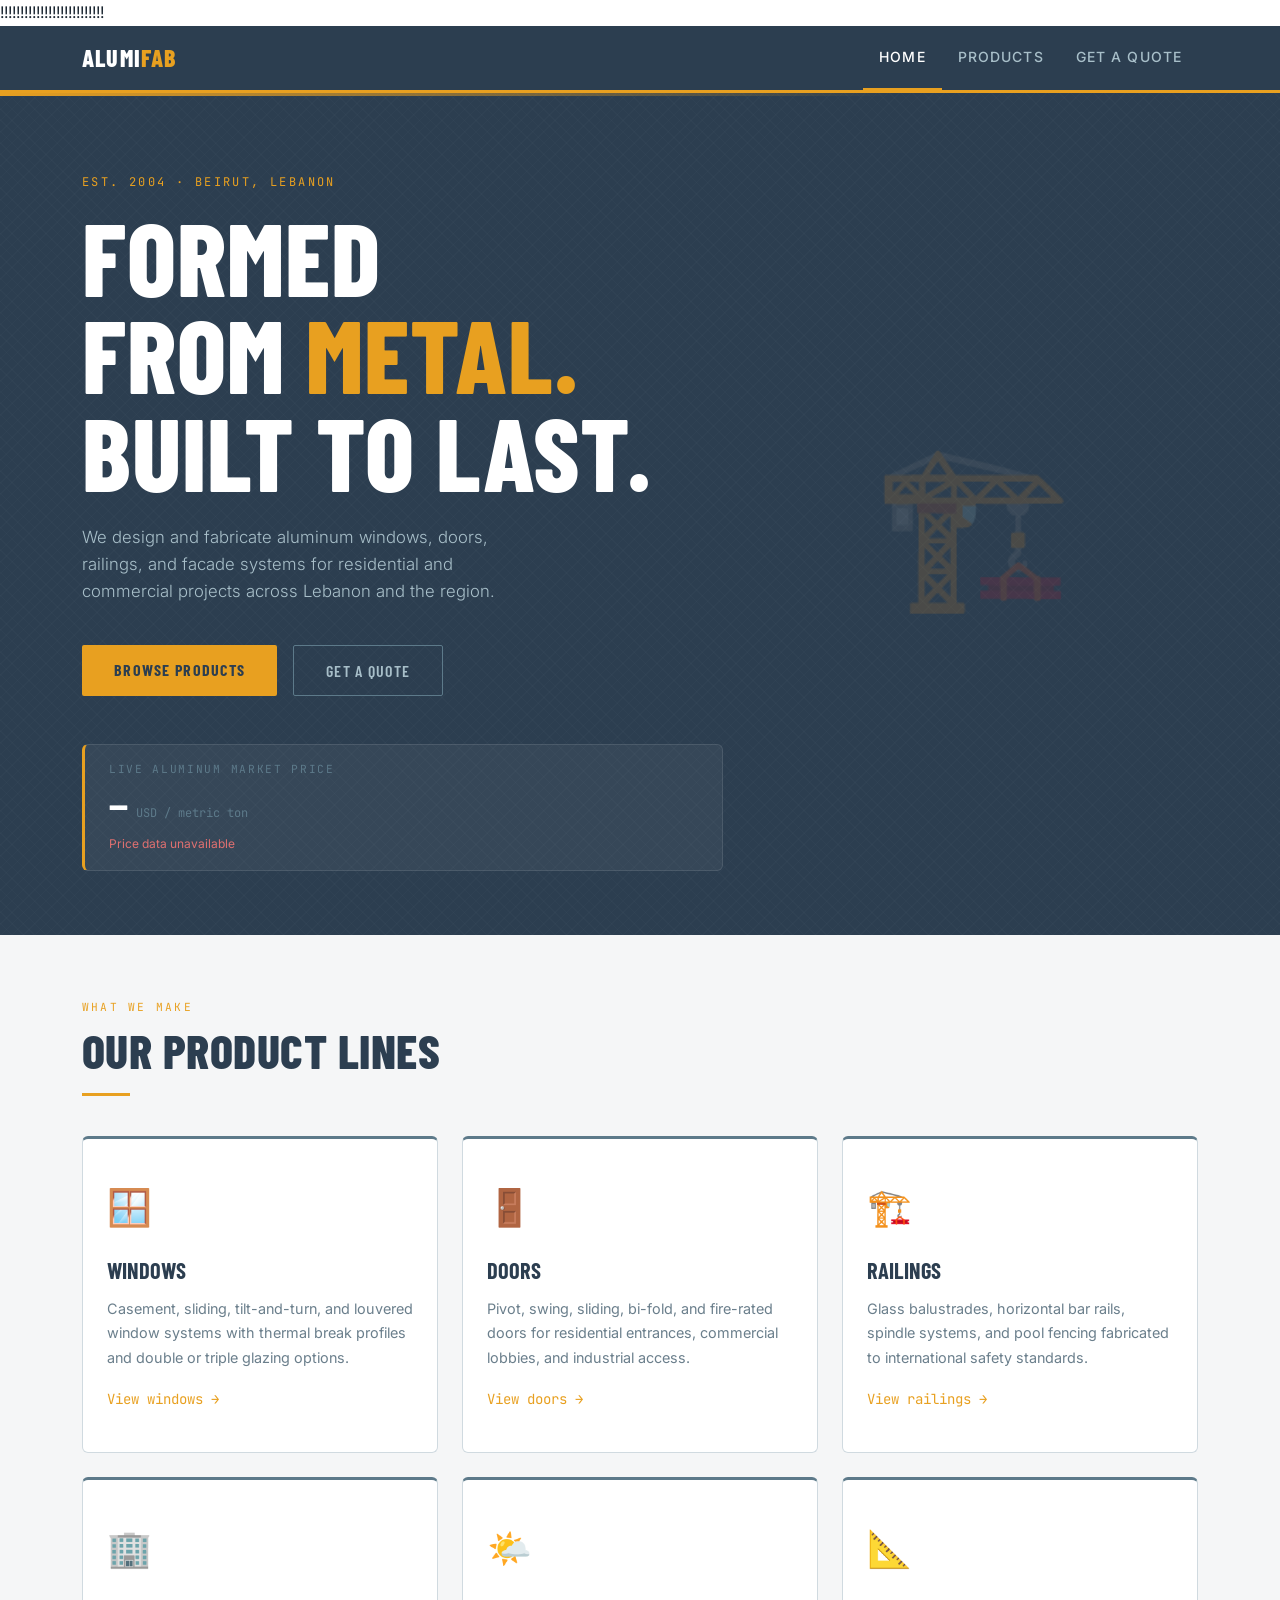
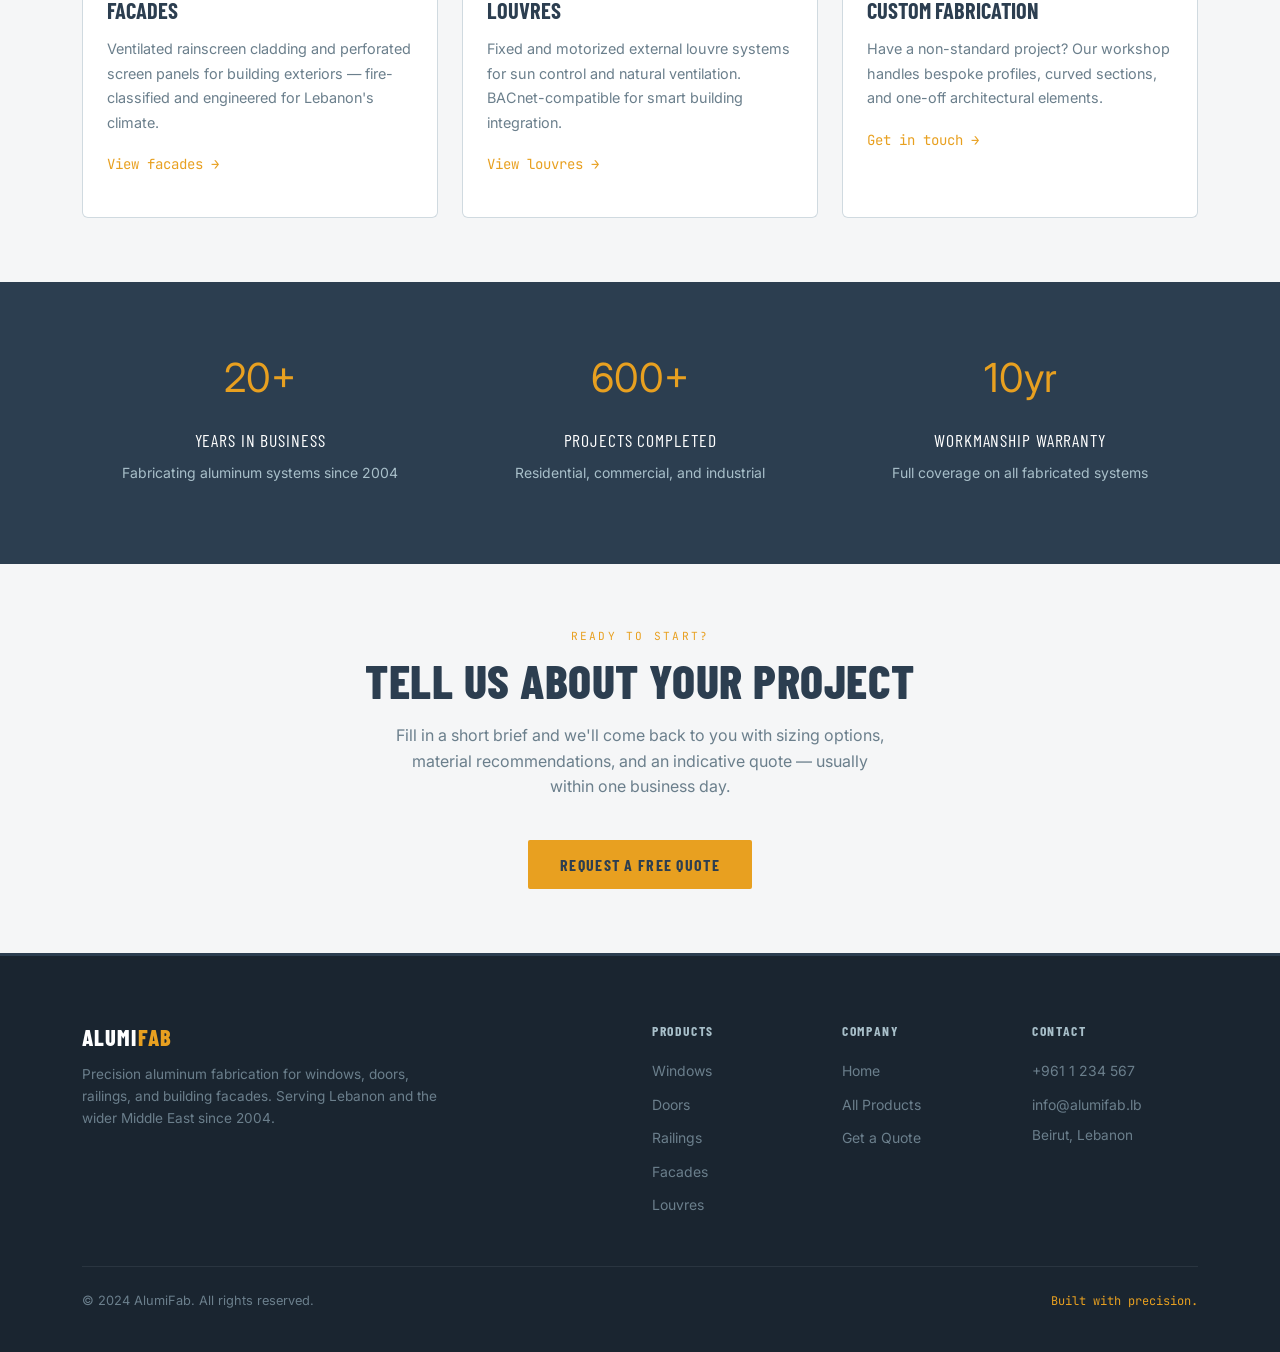
==== index.html @ c07e7835 "Initial commit" ====
<!DOCTYPE html>
<html lang="en">
<head>
  <meta charset="UTF-8" />
  <meta name="viewport" content="width=device-width, initial-scale=1.0" />
  <meta name="description" content="AlumiFab — Precision aluminum windows, doors, railings and facades fabricated in Lebanon." />
  <title>AlumiFab — Precision Aluminum Fabrication</title>

  <!-- Bootstrap 5 -->
  <link href="https://cdn.jsdelivr.net/npm/bootstrap@5.3.3/dist/css/bootstrap.min.css" rel="stylesheet" />
  <!-- Custom styles -->
  <link rel="stylesheet" href="css/style.css" />

  <!-- API key -->
  <script>window.APININJA_KEY = 'm97LbnFuSlxVGVZK5X6vLHvsb64s4Cg65OkSD3vW';</script>!!!!!!!!!!!!!!!!!!!!!!!!!!
</head>
<body data-page="home">

  <!-- ======================================================
       NAVIGATION
  ====================================================== -->
  <nav class="navbar navbar-expand-lg site-nav sticky-top">
    <div class="container">
      <a class="navbar-brand" href="index.html">Alumi<span>Fab</span></a>
      <button class="navbar-toggler" type="button" data-bs-toggle="collapse" data-bs-target="#mainNav" aria-label="Toggle navigation">
        <span class="navbar-toggler-icon"></span>
      </button>
      <div class="collapse navbar-collapse" id="mainNav">
        <ul class="navbar-nav ms-auto">
          <li class="nav-item"><a class="nav-link active" href="index.html">Home</a></li>
          <li class="nav-item"><a class="nav-link" href="products.html">Products</a></li>
          <li class="nav-item"><a class="nav-link" href="contact.html">Get a Quote</a></li>
        </ul>
      </div>
    </div>
  </nav>

  <main>

    <!-- ======================================================
         HERO
    ====================================================== -->
    <section class="hero">
      <div class="container">
        <div class="row align-items-center">
          <div class="col-lg-7">
            <p class="hero-eyebrow">Est. 2004 · Beirut, Lebanon</p>
            <h1 class="hero-title">Formed<br>from <em>metal.</em><br>Built to last.</h1>
            <p class="hero-body">
              We design and fabricate aluminum windows, doors, railings, and facade systems
              for residential and commercial projects across Lebanon and the region.
            </p>
            <div class="d-flex flex-wrap gap-3">
              <a href="products.html" class="btn-primary-custom">Browse Products</a>
              <a href="contact.html" class="btn-outline-custom">Get a Quote</a>
            </div>

            <!-- Live price widget -->
            <div class="price-widget mt-5" id="price-widget">
              <div class="price-widget__label">Live Aluminum Market Price</div>
              <div>
                <span class="price-widget__value">—</span>
                <span class="price-widget__unit">USD / metric ton</span>
              </div>
              <div class="price-widget__status loading">Loading market data…</div>
            </div>
          </div>

          <div class="col-lg-5 d-none d-lg-flex justify-content-center align-items-center">
            <div style="font-size:10rem; opacity:0.15; user-select:none;">🏗️</div>
          </div>
        </div>
      </div>
    </section>

    <!-- ======================================================
         SERVICES
    ====================================================== -->
    <section class="services-section">
      <div class="container">
        <span class="section-label">What we make</span>
        <h2 class="section-title">Our Product Lines</h2>
        <div class="section-divider"></div>

        <div class="row g-4">
          <div class="col-sm-6 col-lg-4">
            <div class="service-card">
              <div class="service-card__icon">🪟</div>
              <div class="service-card__title">Windows</div>
              <p class="service-card__body">Casement, sliding, tilt-and-turn, and louvered window systems with thermal break profiles and double or triple glazing options.</p>
              <a href="products.html?category=windows" class="text-spark small mono">View windows →</a>
            </div>
          </div>

          <div class="col-sm-6 col-lg-4">
            <div class="service-card">
              <div class="service-card__icon">🚪</div>
              <div class="service-card__title">Doors</div>
              <p class="service-card__body">Pivot, swing, sliding, bi-fold, and fire-rated doors for residential entrances, commercial lobbies, and industrial access.</p>
              <a href="products.html?category=doors" class="text-spark small mono">View doors →</a>
            </div>
          </div>

          <div class="col-sm-6 col-lg-4">
            <div class="service-card">
              <div class="service-card__icon">🏗️</div>
              <div class="service-card__title">Railings</div>
              <p class="service-card__body">Glass balustrades, horizontal bar rails, spindle systems, and pool fencing fabricated to international safety standards.</p>
              <a href="products.html?category=railings" class="text-spark small mono">View railings →</a>
            </div>
          </div>

          <div class="col-sm-6 col-lg-4">
            <div class="service-card">
              <div class="service-card__icon">🏢</div>
              <div class="service-card__title">Facades</div>
              <p class="service-card__body">Ventilated rainscreen cladding and perforated screen panels for building exteriors — fire-classified and engineered for Lebanon's climate.</p>
              <a href="products.html?category=facades" class="text-spark small mono">View facades →</a>
            </div>
          </div>

          <div class="col-sm-6 col-lg-4">
            <div class="service-card">
              <div class="service-card__icon">🌤️</div>
              <div class="service-card__title">Louvres</div>
              <p class="service-card__body">Fixed and motorized external louvre systems for sun control and natural ventilation. BACnet-compatible for smart building integration.</p>
              <a href="products.html?category=louvers" class="text-spark small mono">View louvres →</a>
            </div>
          </div>

          <div class="col-sm-6 col-lg-4">
            <div class="service-card">
              <div class="service-card__icon">📐</div>
              <div class="service-card__title">Custom Fabrication</div>
              <p class="service-card__body">Have a non-standard project? Our workshop handles bespoke profiles, curved sections, and one-off architectural elements.</p>
              <a href="contact.html" class="text-spark small mono">Get in touch →</a>
            </div>
          </div>
        </div>
      </div>
    </section>

    <!-- ======================================================
         WHY US — 3 key differentiators
    ====================================================== -->
    <section style="padding: var(--sp-2xl) 0; background: var(--col-steel);">
      <div class="container">
        <div class="row g-4 text-center">
          <div class="col-md-4">
            <div style="font-size:2.5rem; color: var(--col-spark); margin-bottom:1rem;">20+</div>
            <div style="font-family: var(--font-display); font-size:1.1rem; color:var(--col-white); text-transform:uppercase; letter-spacing:0.05em;">Years in business</div>
            <p style="color:var(--col-sheen); font-size:0.875rem; margin-top:0.5rem;">Fabricating aluminum systems since 2004</p>
          </div>
          <div class="col-md-4">
            <div style="font-size:2.5rem; color: var(--col-spark); margin-bottom:1rem;">600+</div>
            <div style="font-family: var(--font-display); font-size:1.1rem; color:var(--col-white); text-transform:uppercase; letter-spacing:0.05em;">Projects completed</div>
            <p style="color:var(--col-sheen); font-size:0.875rem; margin-top:0.5rem;">Residential, commercial, and industrial</p>
          </div>
          <div class="col-md-4">
            <div style="font-size:2.5rem; color: var(--col-spark); margin-bottom:1rem;">10yr</div>
            <div style="font-family: var(--font-display); font-size:1.1rem; color:var(--col-white); text-transform:uppercase; letter-spacing:0.05em;">Workmanship warranty</div>
            <p style="color:var(--col-sheen); font-size:0.875rem; margin-top:0.5rem;">Full coverage on all fabricated systems</p>
          </div>
        </div>
      </div>
    </section>

    <!-- ======================================================
         CTA STRIP
    ====================================================== -->
    <section style="padding: var(--sp-2xl) 0; background: var(--col-surface);">
      <div class="container text-center">
        <span class="section-label">Ready to start?</span>
        <h2 class="section-title">Tell us about your project</h2>
        <p style="color: var(--col-muted); max-width:50ch; margin: 0 auto var(--sp-xl);">
          Fill in a short brief and we'll come back to you with sizing options, material recommendations, and an indicative quote — usually within one business day.
        </p>
        <a href="contact.html" class="btn-primary-custom">Request a Free Quote</a>
      </div>
    </section>

  </main>

  <!-- ======================================================
       FOOTER
  ====================================================== -->
  <footer class="site-footer">
    <div class="container">
      <div class="row g-4">
        <div class="col-lg-4">
          <div class="brand">Alumi<span>Fab</span></div>
          <p>Precision aluminum fabrication for windows, doors, railings, and building facades. Serving Lebanon and the wider Middle East since 2004.</p>
        </div>
        <div class="col-sm-6 col-lg-2 offset-lg-2">
          <div class="footer-heading">Products</div>
          <ul class="footer-links">
            <li><a href="products.html?category=windows">Windows</a></li>
            <li><a href="products.html?category=doors">Doors</a></li>
            <li><a href="products.html?category=railings">Railings</a></li>
            <li><a href="products.html?category=facades">Facades</a></li>
            <li><a href="products.html?category=louvers">Louvres</a></li>
          </ul>
        </div>
        <div class="col-sm-6 col-lg-2">
          <div class="footer-heading">Company</div>
          <ul class="footer-links">
            <li><a href="index.html">Home</a></li>
            <li><a href="products.html">All Products</a></li>
            <li><a href="contact.html">Get a Quote</a></li>
          </ul>
        </div>
        <div class="col-lg-2">
          <div class="footer-heading">Contact</div>
          <ul class="footer-links">
            <li><a href="tel:+9611234567">+961 1 234 567</a></li>
            <li><a href="mailto:info@alumifab.lb">info@alumifab.lb</a></li>
            <li style="color:var(--col-muted); font-size:0.85rem;">Beirut, Lebanon</li>
          </ul>
        </div>
      </div>
      <div class="footer-bottom">
        <span>© 2024 AlumiFab. All rights reserved.</span>
        <span class="mono" style="font-size:0.75rem; color: var(--col-spark);">Built with precision.</span>
      </div>
    </div>
  </footer>

  <!-- Bootstrap JS -->
  <script src="https://cdn.jsdelivr.net/npm/bootstrap@5.3.3/dist/js/bootstrap.bundle.min.js"></script>
  <!-- App JS -->
  <script src="js/app.js"></script>
</body>
</html>
---- css/style.css ----
/* ============================================================
   ALUMINUM FABRICATION — Design Tokens & Custom Styles
   Palette: industrial steel, not generic "construction blue"
   ============================================================ */

@import url('https://fonts.googleapis.com/css2?family=Barlow+Condensed:wght@400;600;700;800&family=Inter:wght@300;400;500;600&family=JetBrains+Mono:wght@400;500&display=swap');

:root {
  /* Color tokens — drawn from the material itself */
  --col-steel:      #2C3E50;   /* deep anodized steel */
  --col-alloy:      #5D7A8A;   /* brushed aluminum mid-tone */
  --col-sheen:      #A8BFC9;   /* polished highlight */
  --col-spark:      #E8A020;   /* molten metal accent */
  --col-surface:    #F5F6F7;   /* light panel background */
  --col-white:      #FFFFFF;
  --col-ink:        #1A2530;   /* near-black text */
  --col-muted:      #6B7F8C;   /* secondary text */
  --col-border:     #D0DAE0;   /* hairline borders */

  /* Alert colors */
  --col-success:    #1A7A4A;
  --col-success-bg: #E8F5EE;
  --col-error:      #B0280A;
  --col-error-bg:   #FDECEA;
  --col-info:       #1565C0;
  --col-info-bg:    #E3F0FF;

  /* Typography */
  --font-display:   'Barlow Condensed', sans-serif;
  --font-body:      'Inter', sans-serif;
  --font-mono:      'JetBrains Mono', monospace;

  /* Spacing scale */
  --sp-xs: 0.25rem;
  --sp-sm: 0.5rem;
  --sp-md: 1rem;
  --sp-lg: 1.5rem;
  --sp-xl: 2.5rem;
  --sp-2xl: 4rem;

  /* Radius */
  --radius-sm: 2px;
  --radius-md: 6px;
  --radius-lg: 12px;

  /* Transitions */
  --ease: cubic-bezier(0.25, 0.46, 0.45, 0.94);
}

/* ---- Reset & Base ---- */
*, *::before, *::after { box-sizing: border-box; }

body {
  font-family: var(--font-body);
  color: var(--col-ink);
  background: var(--col-white);
  line-height: 1.6;
  font-size: 1rem;
  -webkit-font-smoothing: antialiased;
}

h1, h2, h3, h4, h5, h6 {
  font-family: var(--font-display);
  font-weight: 700;
  letter-spacing: 0.01em;
  line-height: 1.1;
}

a { color: var(--col-spark); text-decoration: none; }
a:hover { color: var(--col-steel); }

img { max-width: 100%; height: auto; display: block; }

/* ============================================================
   NAVIGATION
   ============================================================ */
.site-nav {
  background: var(--col-steel);
  border-bottom: 3px solid var(--col-spark);
  padding: 0;
}

.site-nav .navbar-brand {
  font-family: var(--font-display);
  font-size: 1.5rem;
  font-weight: 800;
  color: var(--col-white) !important;
  letter-spacing: 0.05em;
  text-transform: uppercase;
}

.site-nav .navbar-brand span {
  color: var(--col-spark);
}

.site-nav .nav-link {
  font-family: var(--font-body);
  font-weight: 500;
  font-size: 0.875rem;
  color: var(--col-sheen) !important;
  text-transform: uppercase;
  letter-spacing: 0.08em;
  padding: 1.25rem 1rem !important;
  transition: color 0.2s var(--ease);
}

.site-nav .nav-link:hover,
.site-nav .nav-link.active {
  color: var(--col-white) !important;
}

.site-nav .nav-link.active {
  border-bottom: 2px solid var(--col-spark);
}

.site-nav .navbar-toggler {
  border-color: var(--col-alloy);
}

.site-nav .navbar-toggler-icon {
  filter: invert(1);
}

/* ============================================================
   HERO — Signature element: large display type over a 
   cross-hatched aluminum texture pattern (CSS-only)
   ============================================================ */
.hero {
  background-color: var(--col-steel);
  background-image:
    repeating-linear-gradient(
      45deg,
      rgba(255,255,255,0.015) 0px,
      rgba(255,255,255,0.015) 1px,
      transparent 1px,
      transparent 8px
    ),
    repeating-linear-gradient(
      -45deg,
      rgba(255,255,255,0.015) 0px,
      rgba(255,255,255,0.015) 1px,
      transparent 1px,
      transparent 8px
    );
  padding: 5rem 0 4rem;
  position: relative;
  overflow: hidden;
}

.hero::before {
  content: '';
  position: absolute;
  top: 0; left: 0; right: 0;
  height: 3px;
  background: linear-gradient(90deg, var(--col-spark), transparent 70%);
}

.hero-eyebrow {
  font-family: var(--font-mono);
  font-size: 0.75rem;
  color: var(--col-spark);
  letter-spacing: 0.2em;
  text-transform: uppercase;
  margin-bottom: var(--sp-md);
}

.hero-title {
  font-family: var(--font-display);
  font-size: clamp(3rem, 8vw, 6.5rem);
  font-weight: 800;
  color: var(--col-white);
  text-transform: uppercase;
  line-height: 0.95;
  margin-bottom: var(--sp-lg);
}

.hero-title em {
  font-style: normal;
  color: var(--col-spark);
}

.hero-body {
  color: var(--col-sheen);
  font-size: 1.05rem;
  font-weight: 300;
  max-width: 42ch;
  margin-bottom: var(--sp-xl);
}

.btn-primary-custom {
  background: var(--col-spark);
  color: var(--col-steel);
  font-family: var(--font-display);
  font-size: 1rem;
  font-weight: 700;
  letter-spacing: 0.08em;
  text-transform: uppercase;
  padding: 0.75rem 2rem;
  border: none;
  border-radius: var(--radius-sm);
  transition: background 0.2s var(--ease), transform 0.15s var(--ease);
  display: inline-block;
}

.btn-primary-custom:hover {
  background: #F0B030;
  color: var(--col-steel);
  transform: translateY(-1px);
}

.btn-outline-custom {
  border: 1.5px solid var(--col-alloy);
  color: var(--col-sheen);
  font-family: var(--font-display);
  font-size: 1rem;
  font-weight: 600;
  letter-spacing: 0.08em;
  text-transform: uppercase;
  padding: 0.75rem 2rem;
  border-radius: var(--radius-sm);
  background: transparent;
  transition: border-color 0.2s, color 0.2s;
  display: inline-block;
}

.btn-outline-custom:hover {
  border-color: var(--col-white);
  color: var(--col-white);
}

/* ============================================================
   LIVE PRICE WIDGET
   ============================================================ */
.price-widget {
  background: rgba(255,255,255,0.05);
  border: 1px solid rgba(255,255,255,0.1);
  border-left: 3px solid var(--col-spark);
  border-radius: var(--radius-md);
  padding: var(--sp-md) var(--sp-lg);
  margin-top: var(--sp-xl);
}

.price-widget__label {
  font-family: var(--font-mono);
  font-size: 0.7rem;
  color: var(--col-alloy);
  text-transform: uppercase;
  letter-spacing: 0.15em;
}

.price-widget__value {
  font-family: var(--font-display);
  font-size: 2rem;
  font-weight: 800;
  color: var(--col-white);
}

.price-widget__unit {
  font-family: var(--font-mono);
  font-size: 0.75rem;
  color: var(--col-alloy);
  margin-left: var(--sp-xs);
}

.price-widget__status {
  font-size: 0.75rem;
  color: var(--col-alloy);
  margin-top: var(--sp-xs);
}

.price-widget__status.loading { color: var(--col-sheen); }
.price-widget__status.error   { color: #E07070; }

/* ============================================================
   SECTION TITLES
   ============================================================ */
.section-label {
  font-family: var(--font-mono);
  font-size: 0.7rem;
  color: var(--col-spark);
  text-transform: uppercase;
  letter-spacing: 0.2em;
  display: block;
  margin-bottom: var(--sp-sm);
}

.section-title {
  font-family: var(--font-display);
  font-size: clamp(2rem, 4vw, 3rem);
  font-weight: 800;
  color: var(--col-steel);
  text-transform: uppercase;
  margin-bottom: var(--sp-md);
}

.section-divider {
  width: 3rem;
  height: 3px;
  background: var(--col-spark);
  margin-bottom: var(--sp-xl);
}

/* ============================================================
   SERVICES — Home page
   ============================================================ */
.services-section {
  padding: var(--sp-2xl) 0;
  background: var(--col-surface);
}

.service-card {
  background: var(--col-white);
  border: 1px solid var(--col-border);
  border-top: 3px solid var(--col-alloy);
  border-radius: var(--radius-md);
  padding: var(--sp-xl) var(--sp-lg);
  transition: border-top-color 0.2s, box-shadow 0.2s;
  height: 100%;
}

.service-card:hover {
  border-top-color: var(--col-spark);
  box-shadow: 0 4px 20px rgba(44,62,80,0.1);
}

.service-card__icon {
  font-size: 2.25rem;
  margin-bottom: var(--sp-md);
}

.service-card__title {
  font-family: var(--font-display);
  font-size: 1.4rem;
  font-weight: 700;
  text-transform: uppercase;
  color: var(--col-steel);
  margin-bottom: var(--sp-sm);
}

.service-card__body {
  color: var(--col-muted);
  font-size: 0.9rem;
  line-height: 1.7;
}

/* ============================================================
   PRODUCT CARDS — Catalog page
   ============================================================ */
.catalog-section {
  padding: var(--sp-2xl) 0;
}

.catalog-controls {
  background: var(--col-surface);
  border: 1px solid var(--col-border);
  border-radius: var(--radius-md);
  padding: var(--sp-lg);
  margin-bottom: var(--sp-xl);
}

.catalog-controls .form-control {
  border: 1.5px solid var(--col-border);
  border-radius: var(--radius-sm);
  font-family: var(--font-body);
  font-size: 0.9rem;
  padding: 0.6rem 1rem;
}

.catalog-controls .form-control:focus {
  border-color: var(--col-alloy);
  box-shadow: 0 0 0 3px rgba(93,122,138,0.15);
}

.filter-btn {
  font-family: var(--font-display);
  font-size: 0.85rem;
  font-weight: 600;
  letter-spacing: 0.06em;
  text-transform: uppercase;
  border: 1.5px solid var(--col-border);
  background: var(--col-white);
  color: var(--col-muted);
  padding: 0.4rem 1rem;
  border-radius: var(--radius-sm);
  cursor: pointer;
  transition: all 0.15s;
}

.filter-btn:hover {
  border-color: var(--col-alloy);
  color: var(--col-steel);
}

.filter-btn.active {
  background: var(--col-steel);
  border-color: var(--col-steel);
  color: var(--col-white);
}

.product-card {
  background: var(--col-white);
  border: 1px solid var(--col-border);
  border-radius: var(--radius-md);
  overflow: hidden;
  transition: box-shadow 0.2s, transform 0.2s;
  height: 100%;
  display: flex;
  flex-direction: column;
}

.product-card:hover {
  box-shadow: 0 6px 24px rgba(44,62,80,0.12);
  transform: translateY(-2px);
}

.product-card__img {
  width: 100%;
  height: 180px;
  object-fit: cover;
  background: var(--col-surface);
  display: flex;
  align-items: center;
  justify-content: center;
  font-size: 3rem;
  color: var(--col-alloy);
}

.product-card__badge {
  font-family: var(--font-mono);
  font-size: 0.65rem;
  letter-spacing: 0.12em;
  text-transform: uppercase;
  background: var(--col-surface);
  color: var(--col-muted);
  border: 1px solid var(--col-border);
  padding: 2px 8px;
  border-radius: 20px;
  display: inline-block;
  margin-bottom: var(--sp-sm);
}

.product-card__body {
  padding: var(--sp-lg);
  flex: 1;
  display: flex;
  flex-direction: column;
}

.product-card__name {
  font-family: var(--font-display);
  font-size: 1.25rem;
  font-weight: 700;
  text-transform: uppercase;
  color: var(--col-steel);
  margin-bottom: var(--sp-xs);
}

.product-card__desc {
  color: var(--col-muted);
  font-size: 0.875rem;
  line-height: 1.6;
  flex: 1;
  margin-bottom: var(--sp-md);
}

.product-card__specs {
  font-family: var(--font-mono);
  font-size: 0.75rem;
  color: var(--col-alloy);
  border-top: 1px solid var(--col-border);
  padding-top: var(--sp-md);
  margin-top: auto;
}

.btn-quote {
  font-family: var(--font-display);
  font-size: 0.85rem;
  font-weight: 700;
  letter-spacing: 0.06em;
  text-transform: uppercase;
  background: var(--col-steel);
  color: var(--col-white);
  border: none;
  padding: 0.5rem 1.25rem;
  border-radius: var(--radius-sm);
  transition: background 0.2s;
  margin-top: var(--sp-md);
  width: 100%;
}

.btn-quote:hover {
  background: var(--col-spark);
  color: var(--col-steel);
}

/* Pagination */
.pagination .page-link {
  font-family: var(--font-display);
  font-weight: 600;
  color: var(--col-steel);
  border-color: var(--col-border);
  border-radius: var(--radius-sm) !important;
  margin: 0 2px;
}

.pagination .page-link:hover,
.pagination .page-item.active .page-link {
  background: var(--col-steel);
  border-color: var(--col-steel);
  color: var(--col-white);
}

/* ============================================================
   ALERT MESSAGES
   ============================================================ */
.alert-custom {
  border-radius: var(--radius-md);
  border: none;
  border-left: 4px solid;
  padding: var(--sp-md) var(--sp-lg);
  font-size: 0.9rem;
  display: flex;
  align-items: flex-start;
  gap: var(--sp-sm);
  margin-bottom: var(--sp-md);
  animation: alertSlideIn 0.25s var(--ease);
}

@keyframes alertSlideIn {
  from { opacity: 0; transform: translateY(-6px); }
  to   { opacity: 1; transform: translateY(0); }
}

.alert-custom.alert-success {
  background: var(--col-success-bg);
  border-left-color: var(--col-success);
  color: var(--col-success);
}

.alert-custom.alert-error {
  background: var(--col-error-bg);
  border-left-color: var(--col-error);
  color: var(--col-error);
}

.alert-custom.alert-info {
  background: var(--col-info-bg);
  border-left-color: var(--col-info);
  color: var(--col-info);
}

.alert-custom__icon { font-size: 1.1rem; flex-shrink: 0; margin-top: 1px; }
.alert-custom__title { font-weight: 600; margin-bottom: 2px; }
.alert-custom__body  { opacity: 0.85; font-size: 0.85rem; }
.alert-custom__close {
  margin-left: auto;
  background: none;
  border: none;
  cursor: pointer;
  opacity: 0.5;
  font-size: 1.1rem;
  color: inherit;
  padding: 0;
  flex-shrink: 0;
}
.alert-custom__close:hover { opacity: 1; }

/* ============================================================
   CONTACT / QUOTE FORM
   ============================================================ */
.contact-section {
  padding: var(--sp-2xl) 0;
}

.contact-card {
  background: var(--col-white);
  border: 1px solid var(--col-border);
  border-radius: var(--radius-lg);
  padding: var(--sp-xl);
}

.form-label-custom {
  font-family: var(--font-display);
  font-size: 0.8rem;
  font-weight: 700;
  text-transform: uppercase;
  letter-spacing: 0.08em;
  color: var(--col-steel);
  margin-bottom: var(--sp-xs);
}

.form-control-custom {
  border: 1.5px solid var(--col-border);
  border-radius: var(--radius-sm);
  padding: 0.65rem 1rem;
  font-family: var(--font-body);
  font-size: 0.9rem;
  width: 100%;
  transition: border-color 0.15s;
  background: var(--col-white);
  color: var(--col-ink);
}

.form-control-custom:focus {
  outline: none;
  border-color: var(--col-alloy);
  box-shadow: 0 0 0 3px rgba(93,122,138,0.15);
}

.form-control-custom.error {
  border-color: var(--col-error);
}

.form-group-custom {
  margin-bottom: var(--sp-lg);
}

.contact-info-card {
  background: var(--col-steel);
  border-radius: var(--radius-lg);
  padding: var(--sp-xl);
  color: var(--col-white);
  height: 100%;
}

.contact-info-card h3 {
  font-family: var(--font-display);
  font-size: 1.75rem;
  color: var(--col-white);
  text-transform: uppercase;
  margin-bottom: var(--sp-lg);
}

.contact-detail {
  display: flex;
  gap: var(--sp-md);
  margin-bottom: var(--sp-lg);
  align-items: flex-start;
}

.contact-detail__icon {
  font-size: 1.2rem;
  color: var(--col-spark);
  flex-shrink: 0;
  margin-top: 2px;
}

.contact-detail__label {
  font-family: var(--font-mono);
  font-size: 0.7rem;
  letter-spacing: 0.12em;
  text-transform: uppercase;
  color: var(--col-alloy);
  margin-bottom: 2px;
}

.contact-detail__value {
  color: var(--col-sheen);
  font-size: 0.9rem;
}

/* ============================================================
   FOOTER
   ============================================================ */
.site-footer {
  background: var(--col-ink);
  color: var(--col-muted);
  padding: var(--sp-2xl) 0 var(--sp-xl);
  border-top: 3px solid var(--col-steel);
}

.site-footer .brand {
  font-family: var(--font-display);
  font-size: 1.4rem;
  font-weight: 800;
  color: var(--col-white);
  text-transform: uppercase;
  letter-spacing: 0.05em;
}

.site-footer .brand span { color: var(--col-spark); }

.site-footer p {
  font-size: 0.85rem;
  margin-top: var(--sp-sm);
}

.footer-heading {
  font-family: var(--font-display);
  font-size: 0.85rem;
  font-weight: 700;
  text-transform: uppercase;
  letter-spacing: 0.12em;
  color: var(--col-sheen);
  margin-bottom: var(--sp-md);
}

.footer-links {
  list-style: none;
  padding: 0;
  margin: 0;
}

.footer-links li { margin-bottom: var(--sp-sm); }
.footer-links a {
  font-size: 0.875rem;
  color: var(--col-muted);
  transition: color 0.15s;
}
.footer-links a:hover { color: var(--col-white); }

.footer-bottom {
  border-top: 1px solid #2A3540;
  margin-top: var(--sp-xl);
  padding-top: var(--sp-lg);
  font-size: 0.8rem;
  display: flex;
  justify-content: space-between;
  align-items: center;
  flex-wrap: wrap;
  gap: var(--sp-sm);
}

/* ============================================================
   UTILITIES & HELPERS
   ============================================================ */
.text-spark  { color: var(--col-spark) !important; }
.text-steel  { color: var(--col-steel) !important; }
.text-alloy  { color: var(--col-alloy) !important; }
.bg-surface  { background: var(--col-surface) !important; }
.bg-steel    { background: var(--col-steel) !important; }
.mono        { font-family: var(--font-mono); }

.no-results {
  text-align: center;
  padding: var(--sp-2xl) 0;
  color: var(--col-muted);
}
.no-results .icon { font-size: 3rem; margin-bottom: var(--sp-md); }

/* ============================================================
   RESPONSIVE
   ============================================================ */
@media (max-width: 768px) {
  .hero { padding: 3rem 0; }
  .hero-title { font-size: 3rem; }
  .contact-info-card { margin-top: var(--sp-xl); }
  .footer-bottom { flex-direction: column; text-align: center; }
}

@media (prefers-reduced-motion: reduce) {
  *, *::before, *::after { transition-duration: 0.01ms !important; animation-duration: 0.01ms !important; }
}
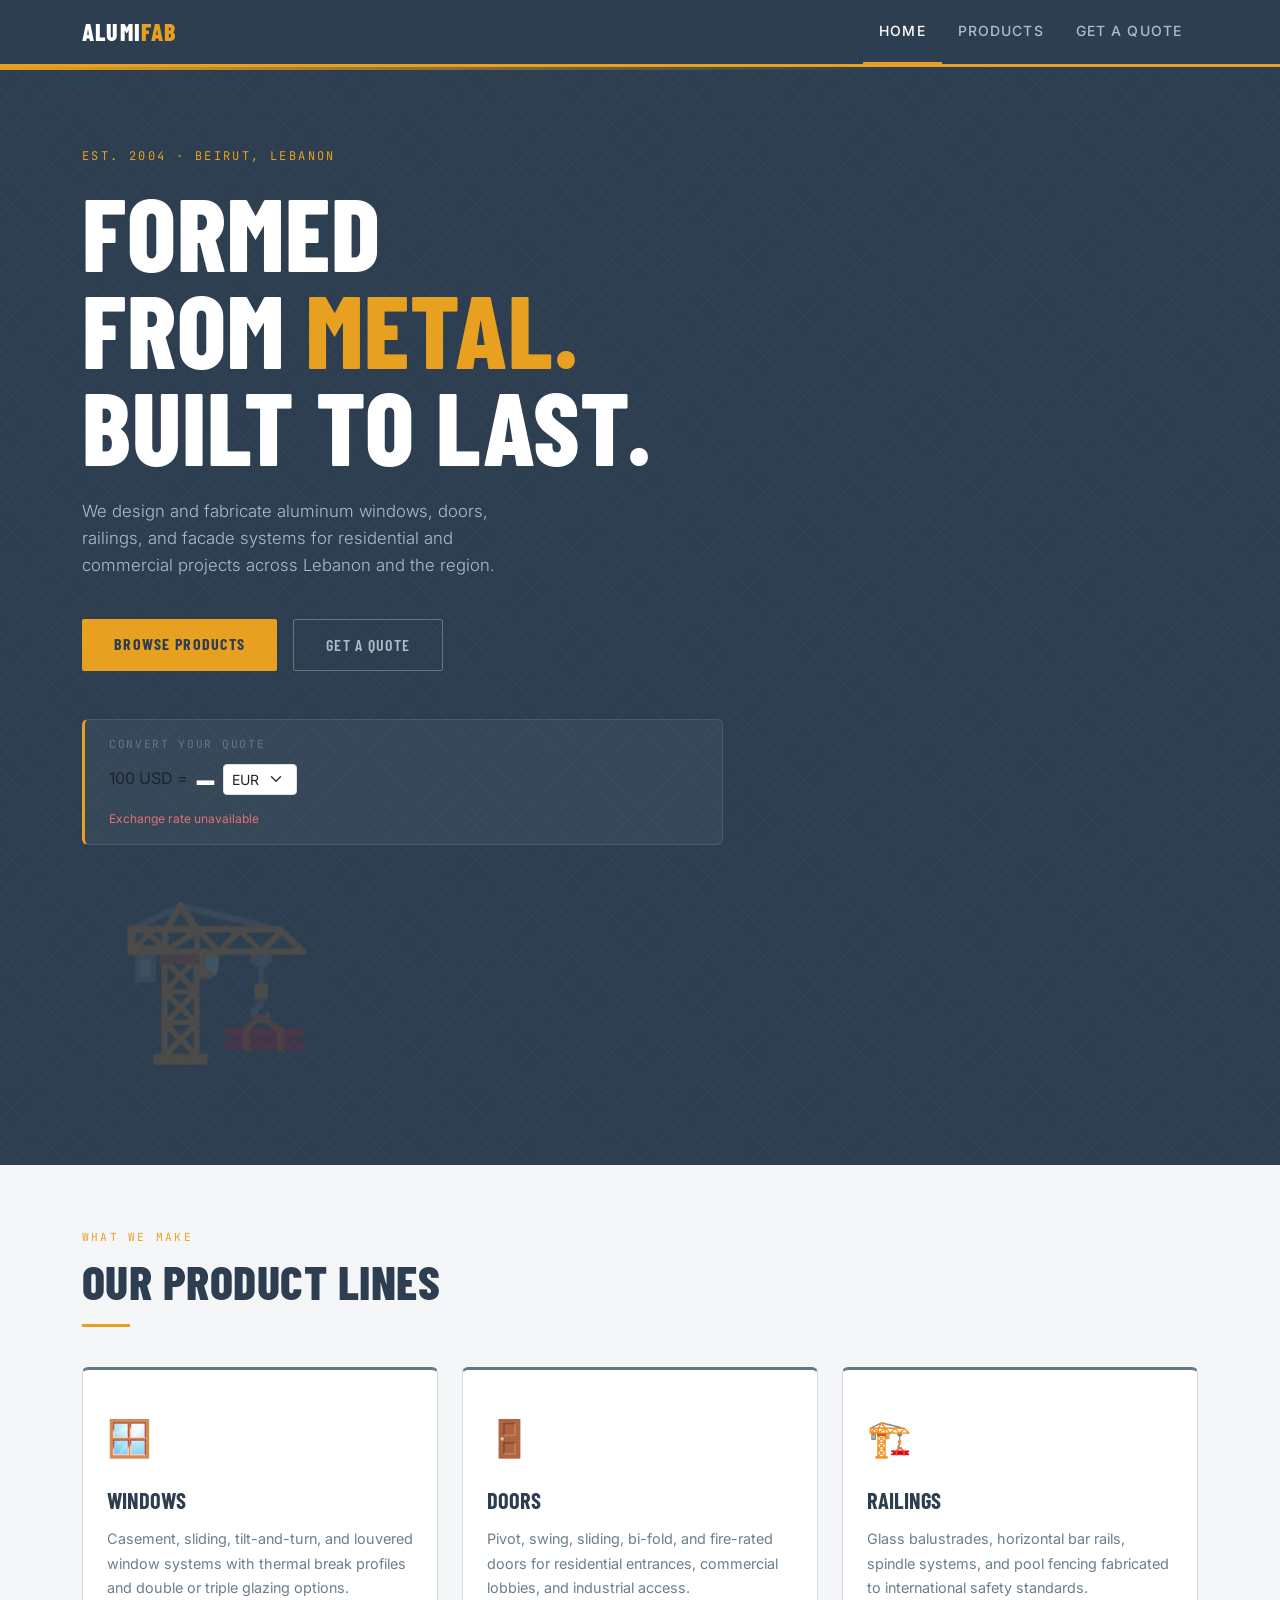
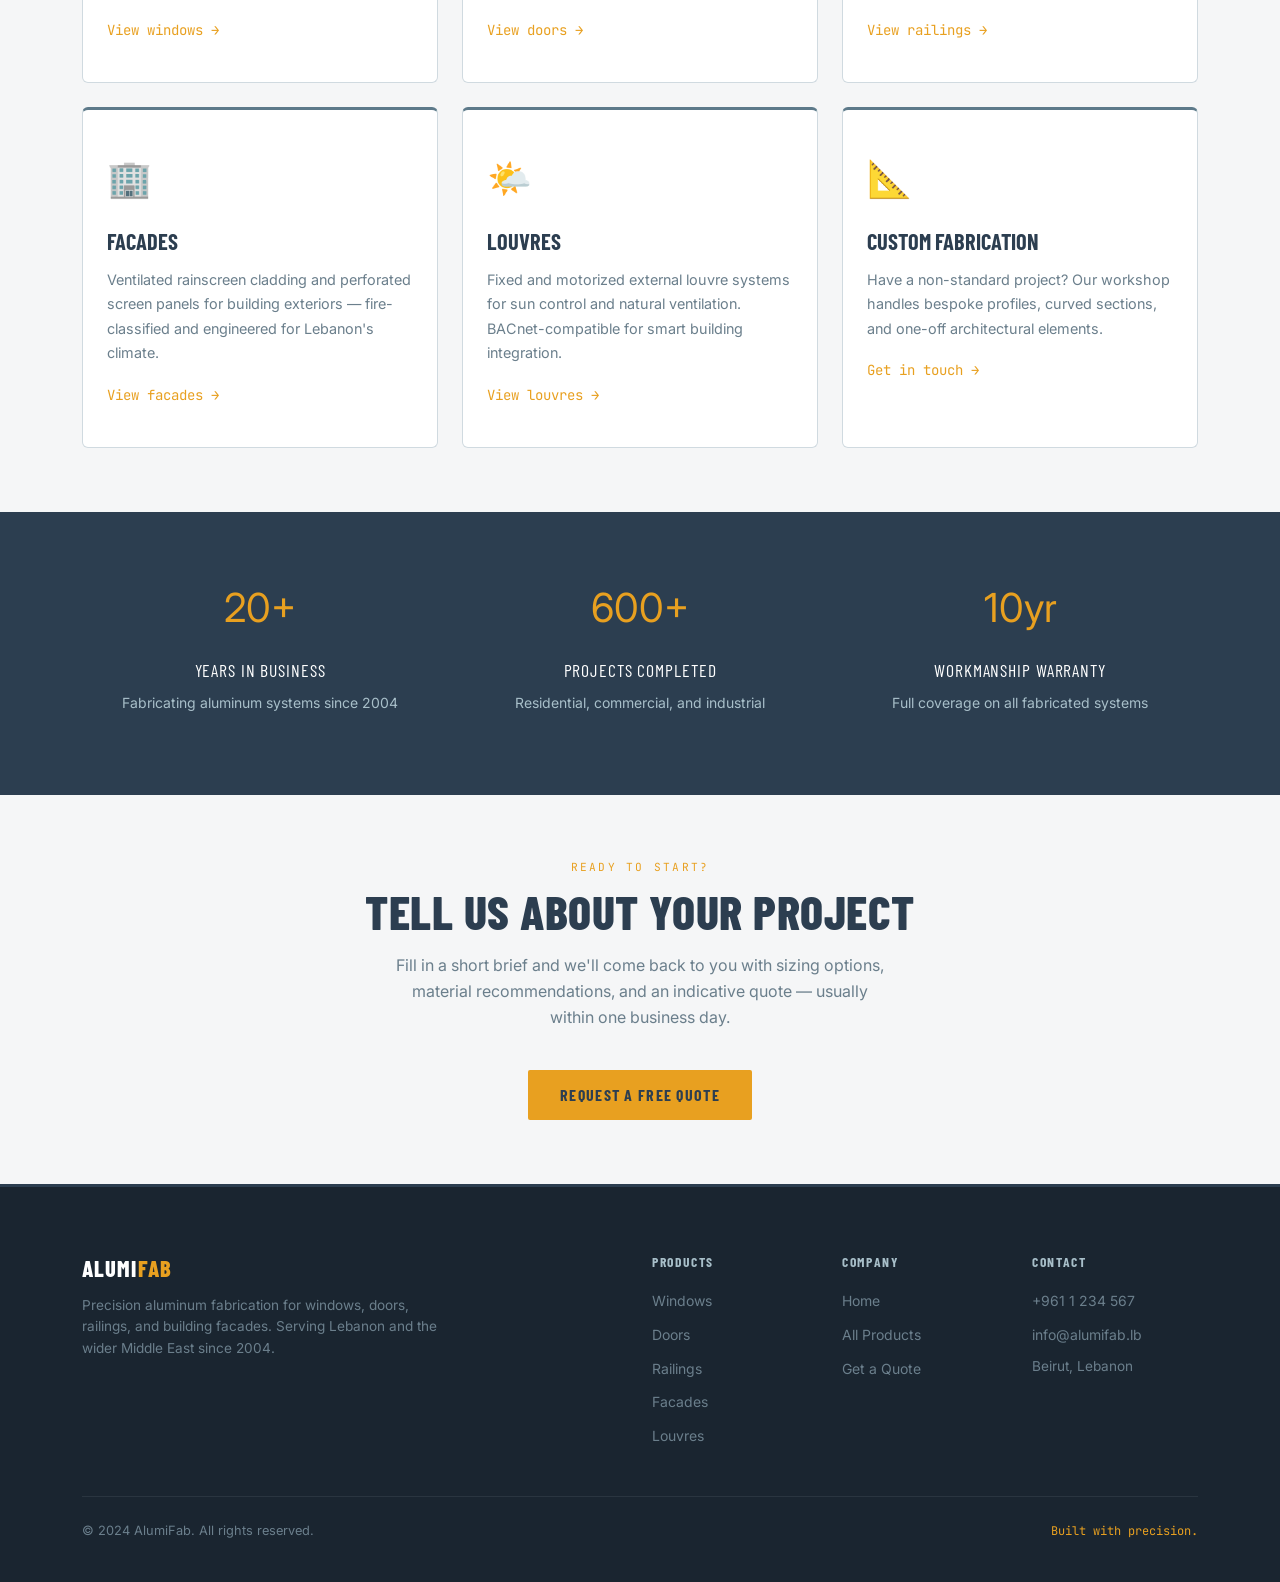
==== commit 9905ae31: "Replace aluminum price widget with currency converter using Frankfurter API" ====
--- a/index.html
+++ b/index.html
@@ -11,9 +11,7 @@
   <!-- Custom styles -->
   <link rel="stylesheet" href="css/style.css" />
 
-  <!-- API key -->
-  <script>window.APININJA_KEY = 'm97LbnFuSlxVGVZK5X6vLHvsb64s4Cg65OkSD3vW';</script>!!!!!!!!!!!!!!!!!!!!!!!!!!
-</head>
+  </head>
 <body data-page="home">
 
   <!-- ======================================================
@@ -55,16 +53,22 @@
               <a href="contact.html" class="btn-outline-custom">Get a Quote</a>
             </div>
 
-            <!-- Live price widget -->
+            <!-- Currency converter widget -->
             <div class="price-widget mt-5" id="price-widget">
-              <div class="price-widget__label">Live Aluminum Market Price</div>
-              <div>
-                <span class="price-widget__value">—</span>
-                <span class="price-widget__unit">USD / metric ton</span>
+              <div class="price-widget__label">Convert Your Quote</div>
+              <div class="d-flex align-items-center gap-2 flex-wrap">
+                <span>100 USD =</span>
+                <span class="price-widget__value" id="currency-result">—</span>
+                <select id="currency-select" class="form-select form-select-sm" style="width:auto; display:inline-block;">
+                  <option value="EUR">EUR</option>
+                  <option value="GBP">GBP</option>
+                  <option value="AED">AED</option>
+                  <option value="SAR">SAR</option>
+                  <option value="LBP">LBP</option>
+                </select>
               </div>
-              <div class="price-widget__status loading">Loading market data…</div>
-            </div>
-          </div>
+              <div class="price-widget__status loading" id="currency-status">Loading exchange rates…</div>
+            </div>
 
           <div class="col-lg-5 d-none d-lg-flex justify-content-center align-items-center">
             <div style="font-size:10rem; opacity:0.15; user-select:none;">🏗️</div>
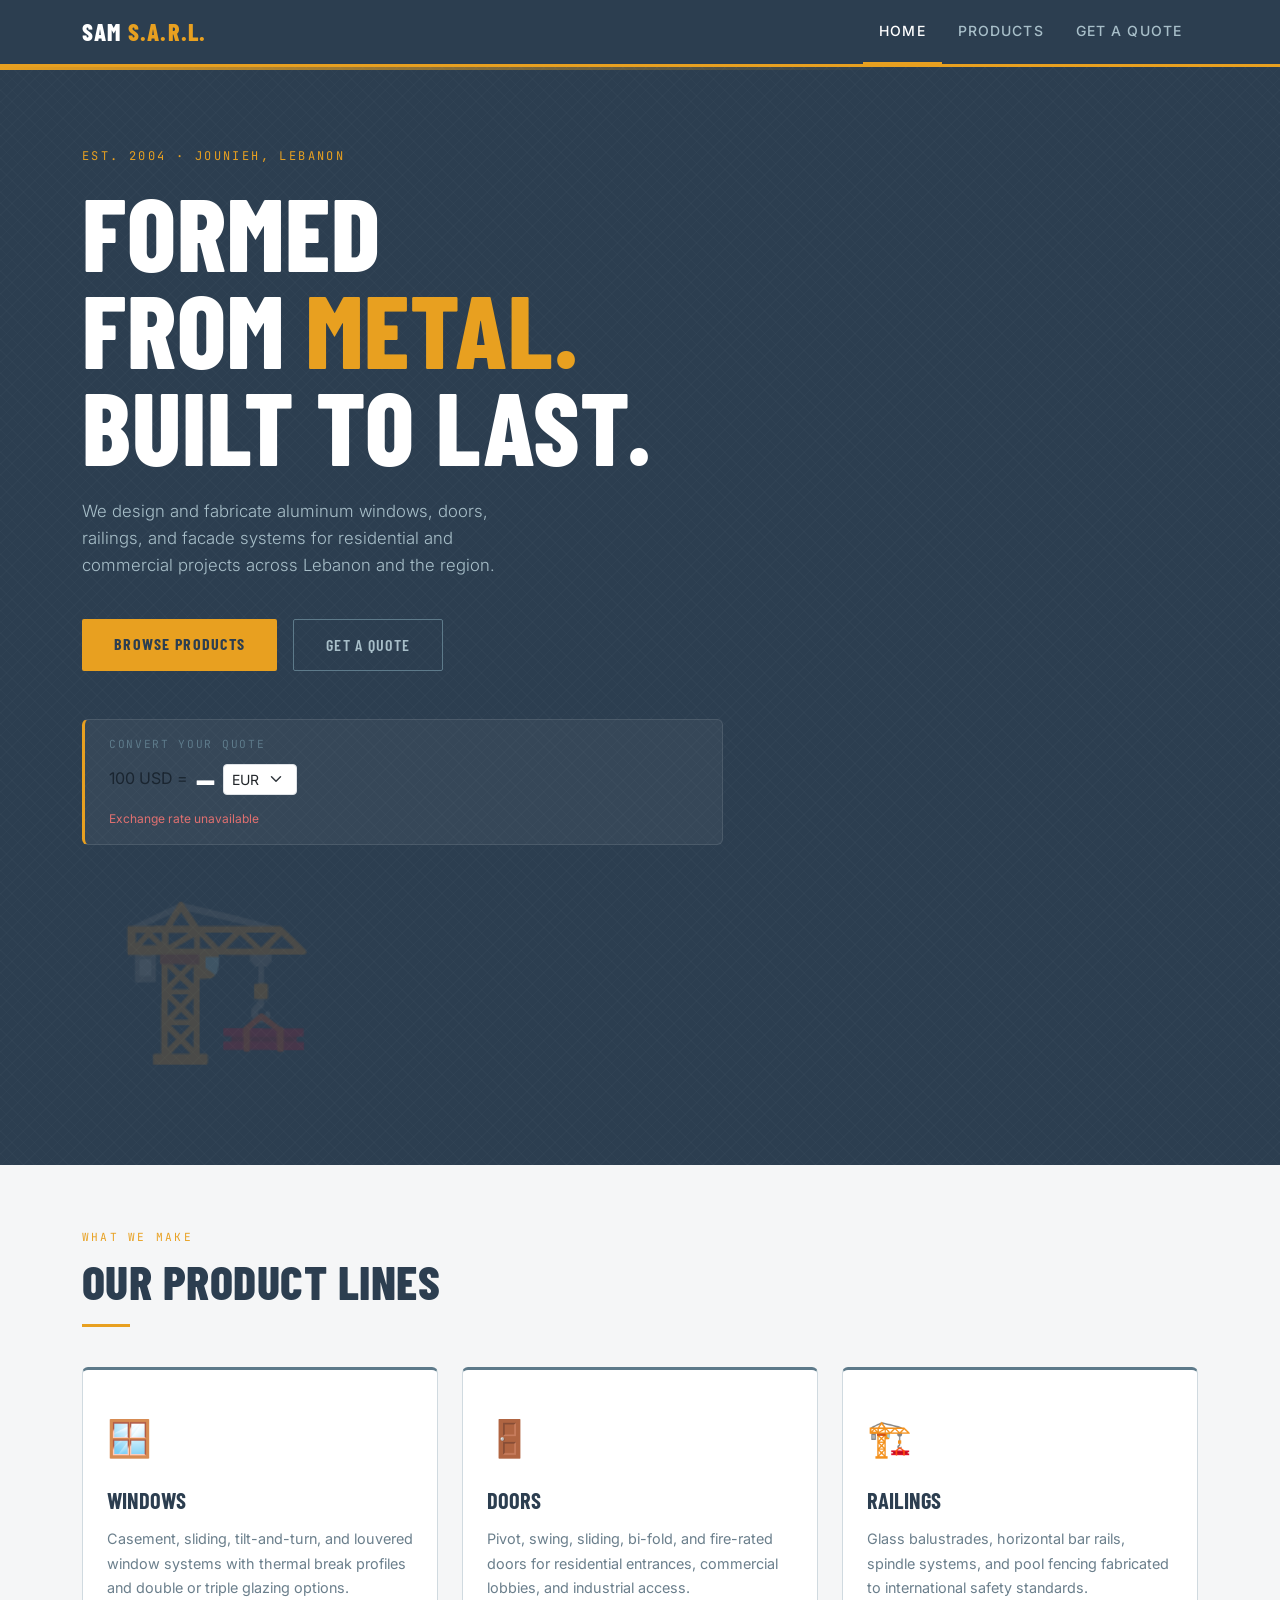
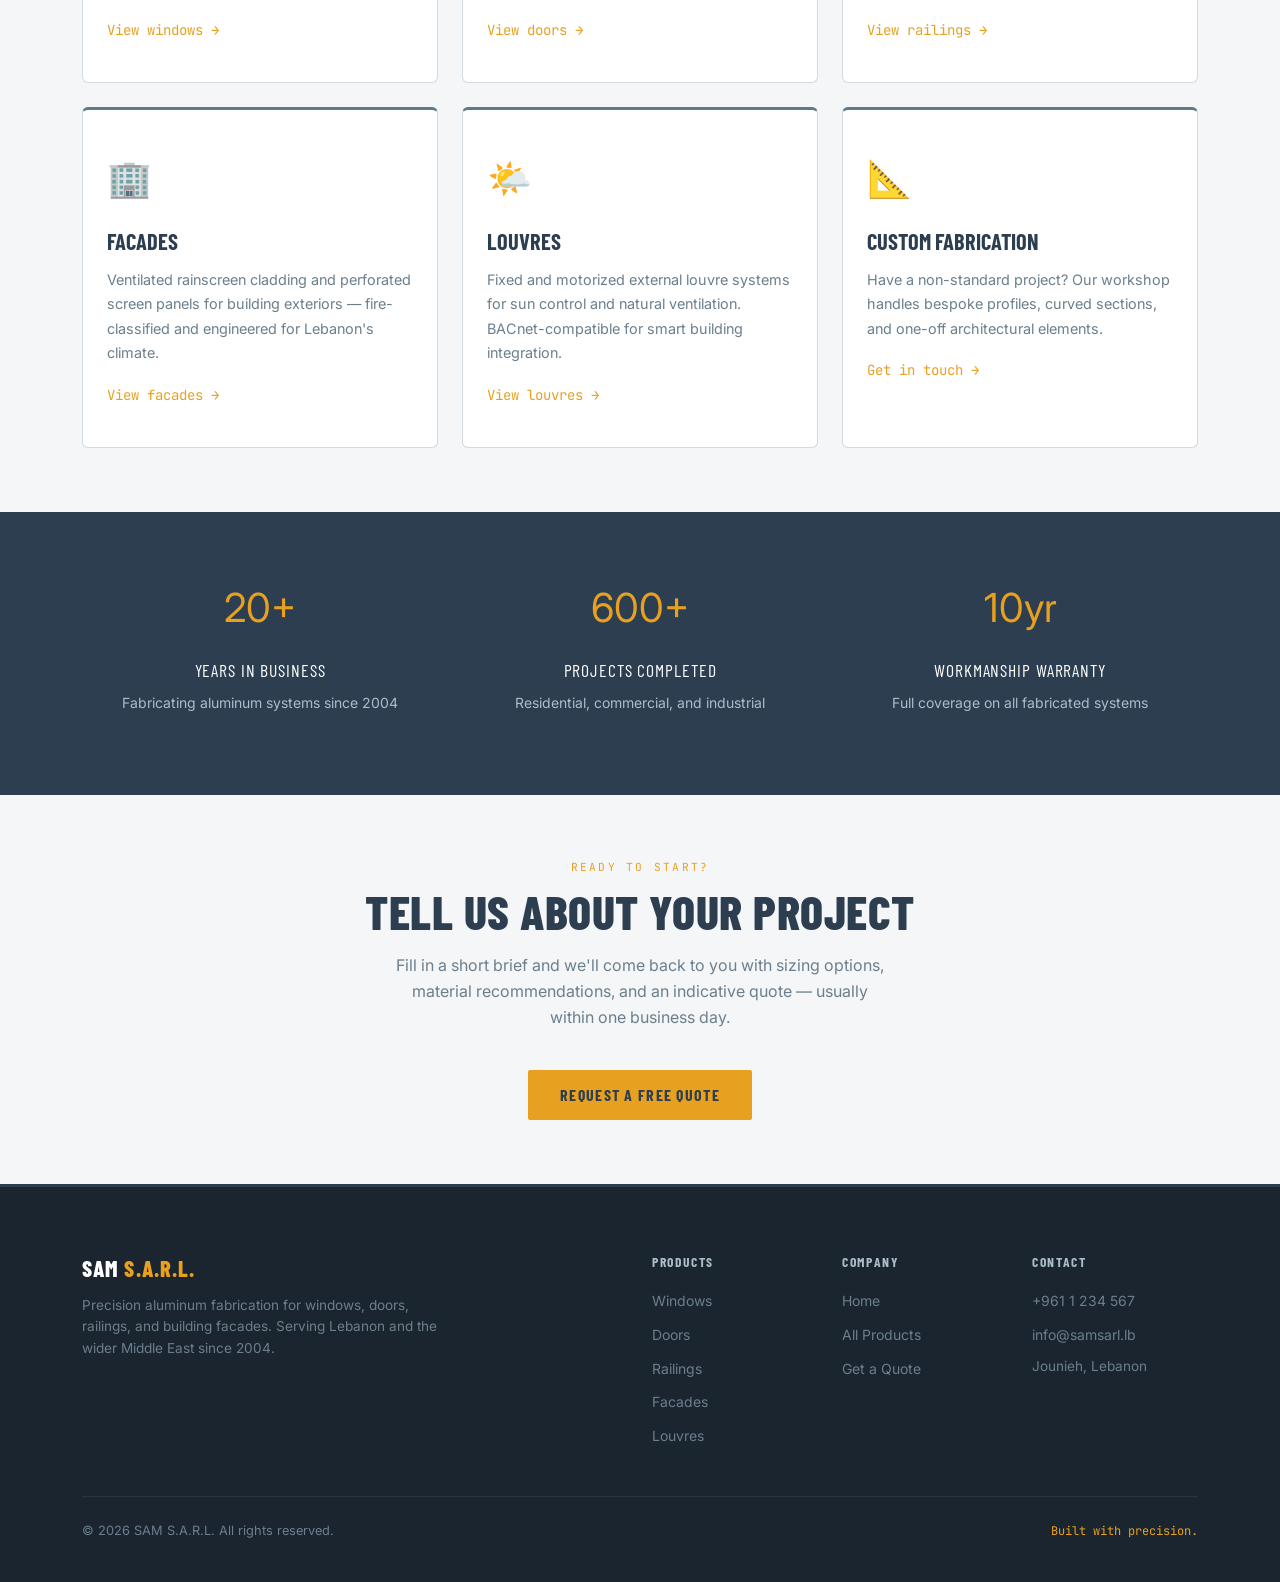
==== commit 7888852e: "Commit after location API failure" ====
--- a/index.html
+++ b/index.html
@@ -3,8 +3,8 @@
 <head>
   <meta charset="UTF-8" />
   <meta name="viewport" content="width=device-width, initial-scale=1.0" />
-  <meta name="description" content="AlumiFab — Precision aluminum windows, doors, railings and facades fabricated in Lebanon." />
-  <title>AlumiFab — Precision Aluminum Fabrication</title>
+  <meta name="description" content="SAM S.A.R.L. — Precision aluminum windows, doors, railings and facades fabricated in Lebanon." />
+  <title>SAM S.A.R.L. — Precision Aluminum Fabrication</title>
 
   <!-- Bootstrap 5 -->
   <link href="https://cdn.jsdelivr.net/npm/bootstrap@5.3.3/dist/css/bootstrap.min.css" rel="stylesheet" />
@@ -19,7 +19,7 @@
   ====================================================== -->
   <nav class="navbar navbar-expand-lg site-nav sticky-top">
     <div class="container">
-      <a class="navbar-brand" href="index.html">Alumi<span>Fab</span></a>
+      <a class="navbar-brand" href="index.html">SAM <span>S.A.R.L.</span></a>
       <button class="navbar-toggler" type="button" data-bs-toggle="collapse" data-bs-target="#mainNav" aria-label="Toggle navigation">
         <span class="navbar-toggler-icon"></span>
       </button>
@@ -42,7 +42,7 @@
       <div class="container">
         <div class="row align-items-center">
           <div class="col-lg-7">
-            <p class="hero-eyebrow">Est. 2004 · Beirut, Lebanon</p>
+            <p class="hero-eyebrow">Est. 2004 · Jounieh, Lebanon</p>
             <h1 class="hero-title">Formed<br>from <em>metal.</em><br>Built to last.</h1>
             <p class="hero-body">
               We design and fabricate aluminum windows, doors, railings, and facade systems
@@ -62,8 +62,8 @@
                 <select id="currency-select" class="form-select form-select-sm" style="width:auto; display:inline-block;">
                   <option value="EUR">EUR</option>
                   <option value="GBP">GBP</option>
-                  <option value="AED">AED</option>
-                  <option value="SAR">SAR</option>
+                  <option value="CHF">CHF</option>
+                  <option value="TRY">TRY</option>
                   <option value="LBP">LBP</option>
                 </select>
               </div>
@@ -192,7 +192,7 @@
     <div class="container">
       <div class="row g-4">
         <div class="col-lg-4">
-          <div class="brand">Alumi<span>Fab</span></div>
+          <div class="brand">SAM <span>S.A.R.L. </span></div>
           <p>Precision aluminum fabrication for windows, doors, railings, and building facades. Serving Lebanon and the wider Middle East since 2004.</p>
         </div>
         <div class="col-sm-6 col-lg-2 offset-lg-2">
@@ -217,13 +217,13 @@
           <div class="footer-heading">Contact</div>
           <ul class="footer-links">
             <li><a href="tel:+9611234567">+961 1 234 567</a></li>
-            <li><a href="mailto:info@alumifab.lb">info@alumifab.lb</a></li>
-            <li style="color:var(--col-muted); font-size:0.85rem;">Beirut, Lebanon</li>
+            <li><a href="mailto:info@samsarl.lb">info@samsarl.lb</a></li>
+            <li style="color:var(--col-muted); font-size:0.85rem;">Jounieh, Lebanon</li>
           </ul>
         </div>
       </div>
       <div class="footer-bottom">
-        <span>© 2024 AlumiFab. All rights reserved.</span>
+        <span>© 2026 SAM S.A.R.L. All rights reserved.</span>
         <span class="mono" style="font-size:0.75rem; color: var(--col-spark);">Built with precision.</span>
       </div>
     </div>
--- a/css/style.css
+++ b/css/style.css
@@ -1,5 +1,5 @@
 /* ============================================================
-   ALUMINUM FABRICATION — Design Tokens & Custom Styles
+   ALUMINUM FABRICATION — Design Tokens & Custom Styles AlumiFab
    Palette: industrial steel, not generic "construction blue"
    ============================================================ */
 
